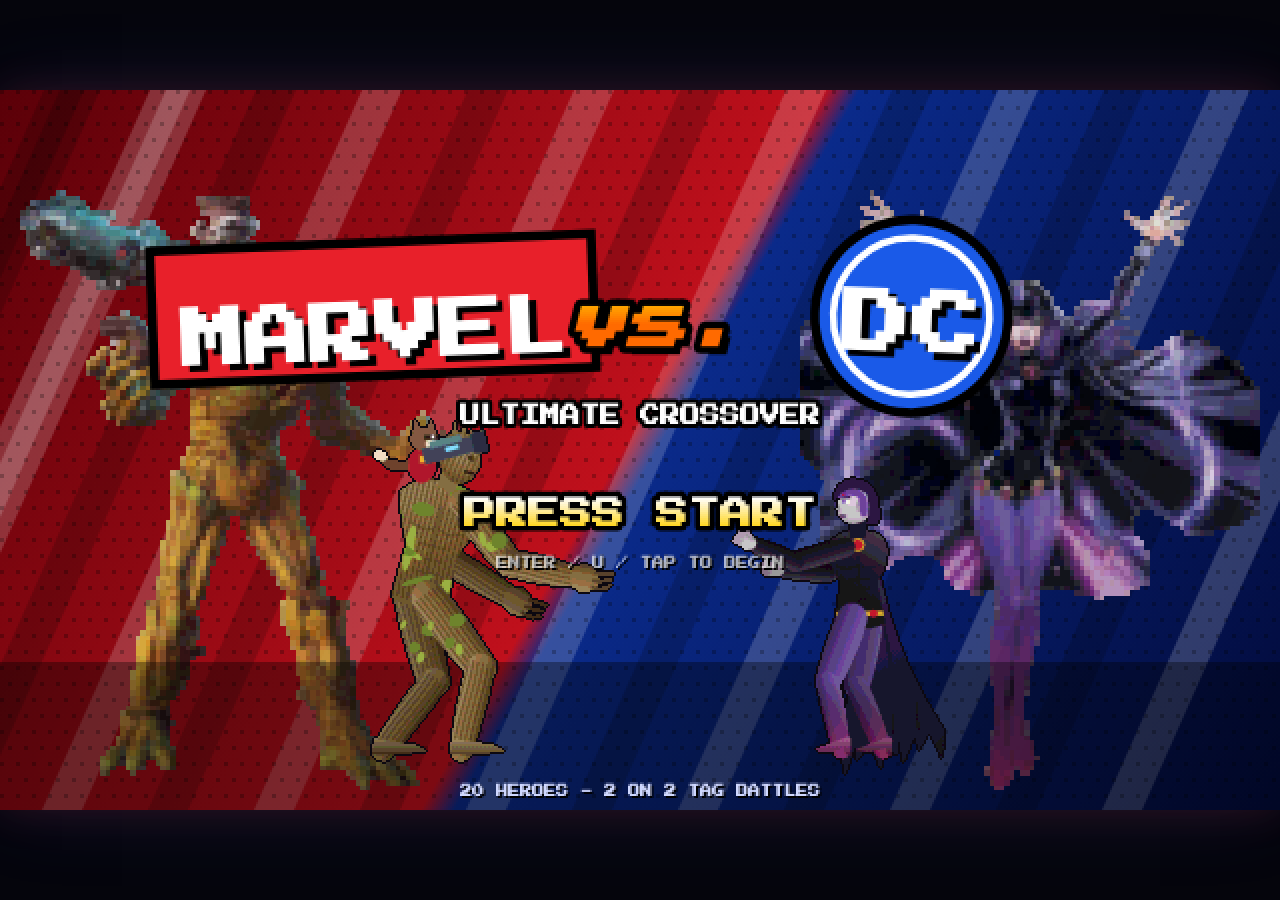
==== index.html @ 45a107e0 "Marvel vs. DC: 2-on-2 arcade tag fighter with 20 heroes Co-Authored-By: Claude Opus 5.5 <noreply@ant" ====
<!doctype html>
<html lang="en">
<head>
  <meta charset="utf-8">
  <meta name="viewport" content="width=device-width, initial-scale=1, maximum-scale=1, user-scalable=no, viewport-fit=cover">
  <title>Marvel vs. DC</title>
  <meta name="description" content="A mid-2000s style 2-on-2 tag fighting game: 10 Marvel heroes vs 10 DC heroes, each with unique specials, hypers, taunts and animations.">
  <meta name="theme-color" content="#0a0a14">
  <meta property="og:title" content="Marvel vs. DC">
  <meta property="og:description" content="Pick your team, pick your opponents, and throw down in 2-on-2 arcade tag battles.">
  <meta property="og:image" content="/assets/thumbnail.png">
  <meta property="og:type" content="website">
  <meta name="twitter:card" content="summary_large_image">
  <meta name="twitter:image" content="/assets/thumbnail.png">
  <link rel="icon" type="image/png" sizes="32x32" href="/assets/favicon-32.png">
  <link rel="icon" type="image/png" sizes="512x512" href="/assets/icon-512.png">
  <link rel="icon" type="image/png" sizes="192x192" href="/assets/icon-192.png">
  <link rel="apple-touch-icon" href="/assets/icon-192.png">
  <link rel="manifest" href="/manifest.webmanifest">
  <link rel="preconnect" href="https://fonts.googleapis.com">
  <link rel="preconnect" href="https://fonts.gstatic.com" crossorigin>
  <link href="https://fonts.googleapis.com/css2?family=Press+Start+2P&display=swap" rel="stylesheet">
  <link rel="stylesheet" href="css/style.css">
</head>
<body>
  <canvas id="game" width="640" height="360"></canvas>
  <div id="touch">
    <div class="stick"><div class="knob"></div></div>
    <div class="btns">
      <div class="b lp" data-b="lp">LP</div><div class="b hp" data-b="hp">HP</div><div class="b sp" data-b="sp">SP</div>
      <div class="b lk" data-b="lk">LK</div><div class="b hk" data-b="hk">HK</div><div class="b hy" data-b="hy">HY</div>
      <div class="b as" data-b="as">AS</div><div class="b tg" data-b="tg">TAG</div>
    </div>
    <div class="b start" data-b="st">II</div>
  </div>
  <script type="module" src="js/main.js"></script>
</body>
</html>
---- css/style.css ----
:root { --bg: #05050c; }
* { box-sizing: border-box; -webkit-tap-highlight-color: transparent; }
html, body { margin: 0; height: 100%; background: var(--bg); overflow: hidden; touch-action: none; user-select: none; -webkit-user-select: none; }
body { display: flex; align-items: center; justify-content: center; }
#game { image-rendering: pixelated; image-rendering: crisp-edges; display: block; background: #000; box-shadow: 0 0 40px rgba(255, 60, 60, 0.15), 0 0 80px rgba(60, 100, 255, 0.12); }

#touch { display: none; position: fixed; inset: 0; pointer-events: none; font-family: "Press Start 2P", monospace; }
#touch.on { display: block; }
#touch .stick { position: absolute; left: 4vmin; bottom: 4vmin; width: 26vmin; height: 26vmin; border-radius: 50%; background: rgba(255, 255, 255, 0.08); border: 2px solid rgba(255, 255, 255, 0.25); pointer-events: auto; }
#touch .knob { position: absolute; left: 50%; top: 50%; width: 11vmin; height: 11vmin; margin: -5.5vmin 0 0 -5.5vmin; border-radius: 50%; background: rgba(255, 255, 255, 0.3); }
#touch .btns { position: absolute; right: 3vmin; bottom: 3vmin; display: grid; grid-template-columns: repeat(3, 12vmin); gap: 2vmin; pointer-events: auto; }
#touch .b { width: 12vmin; height: 12vmin; border-radius: 50%; display: flex; align-items: center; justify-content: center; color: #fff; font-size: 2.2vmin; background: rgba(255, 255, 255, 0.12); border: 2px solid rgba(255, 255, 255, 0.35); pointer-events: auto; }
#touch .b.down { background: rgba(255, 220, 0, 0.45); }
#touch .lp, #touch .hp { border-color: rgba(255, 90, 90, 0.7); }
#touch .lk, #touch .hk { border-color: rgba(90, 150, 255, 0.7); }
#touch .sp, #touch .hy { border-color: rgba(255, 210, 0, 0.8); }
#touch .start { position: absolute; top: 2vmin; left: 50%; transform: translateX(-50%); width: 9vmin; height: 6vmin; border-radius: 2vmin; }
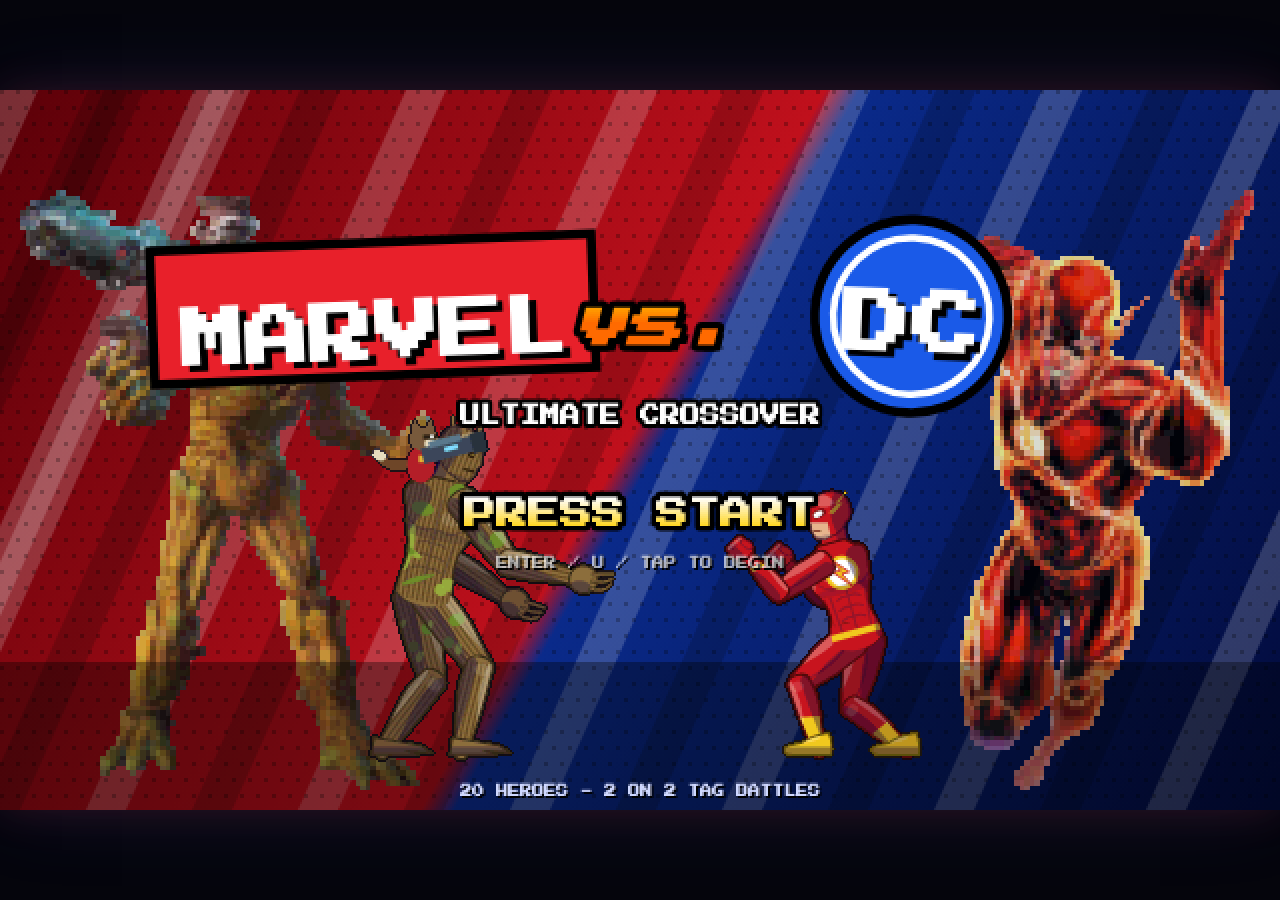
==== commit 06bdac81: "Rebuild character models with cel-shaded anatomy; add PS5 DualSense and mobile touch controls - Musc" ====
--- a/index.html
+++ b/index.html
@@ -6,6 +6,9 @@
   <title>Marvel vs. DC</title>
   <meta name="description" content="A mid-2000s style 2-on-2 tag fighting game: 10 Marvel heroes vs 10 DC heroes, each with unique specials, hypers, taunts and animations.">
   <meta name="theme-color" content="#0a0a14">
+  <meta name="apple-mobile-web-app-capable" content="yes">
+  <meta name="mobile-web-app-capable" content="yes">
+  <meta name="apple-mobile-web-app-status-bar-style" content="black-translucent">
   <meta property="og:title" content="Marvel vs. DC">
   <meta property="og:description" content="Pick your team, pick your opponents, and throw down in 2-on-2 arcade tag battles.">
   <meta property="og:image" content="/assets/thumbnail.png">
@@ -25,14 +28,16 @@
 <body>
   <canvas id="game" width="640" height="360"></canvas>
   <div id="touch">
-    <div class="stick"><div class="knob"></div></div>
-    <div class="btns">
-      <div class="b lp" data-b="lp">LP</div><div class="b hp" data-b="hp">HP</div><div class="b sp" data-b="sp">SP</div>
-      <div class="b lk" data-b="lk">LK</div><div class="b hk" data-b="hk">HK</div><div class="b hy" data-b="hy">HY</div>
-      <div class="b as" data-b="as">AS</div><div class="b tg" data-b="tg">TAG</div>
+    <div class="stickzone"><div class="stick"><div class="knob"></div></div></div>
+    <div class="cluster">
+      <div class="row small"><div class="b as" data-b="as">ASSIST</div><div class="b tg" data-b="tg">TAG</div></div>
+      <div class="row"><div class="b lp" data-b="lp">LP</div><div class="b hp" data-b="hp">HP</div><div class="b sp" data-b="sp">SP</div></div>
+      <div class="row"><div class="b lk" data-b="lk">LK</div><div class="b hk" data-b="hk">HK</div><div class="b hy" data-b="hy">HYPER</div></div>
     </div>
-    <div class="b start" data-b="st">II</div>
+    <div class="b start" data-b="st">&#10073;&#10073;</div>
   </div>
+  <div id="rotate"><div class="phone"></div><p>ROTATE YOUR DEVICE</p></div>
+  <div id="toast"></div>
   <script type="module" src="js/main.js"></script>
 </body>
 </html>
--- a/css/style.css
+++ b/css/style.css
@@ -4,14 +4,28 @@
 body { display: flex; align-items: center; justify-content: center; }
 #game { image-rendering: pixelated; image-rendering: crisp-edges; display: block; background: #000; box-shadow: 0 0 40px rgba(255, 60, 60, 0.15), 0 0 80px rgba(60, 100, 255, 0.12); }
 
-#touch { display: none; position: fixed; inset: 0; pointer-events: none; font-family: "Press Start 2P", monospace; }
+#touch { display: none; position: fixed; inset: 0; font-family: "Press Start 2P", monospace; z-index: 5; }
 #touch.on { display: block; }
-#touch .stick { position: absolute; left: 4vmin; bottom: 4vmin; width: 26vmin; height: 26vmin; border-radius: 50%; background: rgba(255, 255, 255, 0.08); border: 2px solid rgba(255, 255, 255, 0.25); pointer-events: auto; }
-#touch .knob { position: absolute; left: 50%; top: 50%; width: 11vmin; height: 11vmin; margin: -5.5vmin 0 0 -5.5vmin; border-radius: 50%; background: rgba(255, 255, 255, 0.3); }
-#touch .btns { position: absolute; right: 3vmin; bottom: 3vmin; display: grid; grid-template-columns: repeat(3, 12vmin); gap: 2vmin; pointer-events: auto; }
-#touch .b { width: 12vmin; height: 12vmin; border-radius: 50%; display: flex; align-items: center; justify-content: center; color: #fff; font-size: 2.2vmin; background: rgba(255, 255, 255, 0.12); border: 2px solid rgba(255, 255, 255, 0.35); pointer-events: auto; }
-#touch .b.down { background: rgba(255, 220, 0, 0.45); }
-#touch .lp, #touch .hp { border-color: rgba(255, 90, 90, 0.7); }
-#touch .lk, #touch .hk { border-color: rgba(90, 150, 255, 0.7); }
-#touch .sp, #touch .hy { border-color: rgba(255, 210, 0, 0.8); }
-#touch .start { position: absolute; top: 2vmin; left: 50%; transform: translateX(-50%); width: 9vmin; height: 6vmin; border-radius: 2vmin; }
+#touch .stickzone { position: absolute; left: 0; bottom: 0; width: 46vw; height: 78vh; }
+#touch .stick { position: absolute; left: 17vmin; top: calc(100% - 21vmin); width: 30vmin; height: 30vmin; margin: -15vmin 0 0 -15vmin; border-radius: 50%; background: radial-gradient(circle, rgba(255,255,255,0.10), rgba(255,255,255,0.03)); border: 2px solid rgba(255, 255, 255, 0.22); opacity: 0.55; pointer-events: none; transition: opacity .1s; }
+#touch .stick.live { opacity: 1; }
+#touch .knob { position: absolute; left: 50%; top: 50%; width: 13vmin; height: 13vmin; margin: -6.5vmin 0 0 -6.5vmin; border-radius: 50%; background: radial-gradient(circle at 35% 35%, rgba(255,255,255,0.55), rgba(255,255,255,0.18)); border: 2px solid rgba(255,255,255,0.4); }
+#touch .cluster { position: absolute; right: calc(2vmin + env(safe-area-inset-right)); bottom: 2.5vmin; display: flex; flex-direction: column; gap: 1.8vmin; align-items: flex-end; }
+#touch .row { display: flex; gap: 1.8vmin; }
+#touch .row:nth-child(3) { margin-right: 4vmin; }
+#touch .b { width: 13.5vmin; height: 13.5vmin; border-radius: 50%; display: flex; align-items: center; justify-content: center; color: rgba(255,255,255,0.9); font-size: 2.1vmin; background: rgba(255, 255, 255, 0.08); border: 2px solid rgba(255, 255, 255, 0.3); text-shadow: 0 1px 0 #000; user-select: none; }
+#touch .row.small .b { width: 15vmin; height: 7vmin; border-radius: 3.5vmin; font-size: 1.7vmin; }
+#touch .b.down { background: rgba(255, 220, 0, 0.45); transform: scale(0.94); }
+#touch .lp, #touch .hp { border-color: rgba(255, 90, 90, 0.75); background: rgba(255, 60, 60, 0.12); }
+#touch .lk, #touch .hk { border-color: rgba(90, 150, 255, 0.75); background: rgba(60, 110, 255, 0.12); }
+#touch .sp, #touch .hy { border-color: rgba(255, 210, 0, 0.85); background: rgba(255, 200, 0, 0.12); }
+#touch .start { position: absolute; top: calc(1.5vmin + env(safe-area-inset-top)); left: 50%; transform: translateX(-50%); width: 10vmin; height: 7vmin; border-radius: 2vmin; font-size: 2.4vmin; }
+body.touch #game { box-shadow: none; }
+
+#rotate { display: none; position: fixed; inset: 0; z-index: 10; background: #05050c; color: #fff; font-family: "Press Start 2P", monospace; font-size: 12px; flex-direction: column; align-items: center; justify-content: center; gap: 24px; text-align: center; }
+#rotate .phone { width: 46px; height: 80px; border: 4px solid #ffd000; border-radius: 8px; animation: rot 1.6s ease-in-out infinite; }
+@keyframes rot { 0%, 30% { transform: rotate(0); } 60%, 100% { transform: rotate(90deg); } }
+@media (orientation: portrait) { body.touch #rotate { display: flex; } }
+
+#toast { position: fixed; left: 50%; top: 14px; transform: translateX(-50%) translateY(-80px); background: rgba(10,10,24,0.92); border: 2px solid #ffd000; color: #fff; font: 10px "Press Start 2P", monospace; padding: 10px 14px; border-radius: 6px; z-index: 20; transition: transform .25s; pointer-events: none; white-space: nowrap; }
+#toast.show { transform: translateX(-50%) translateY(0); }
